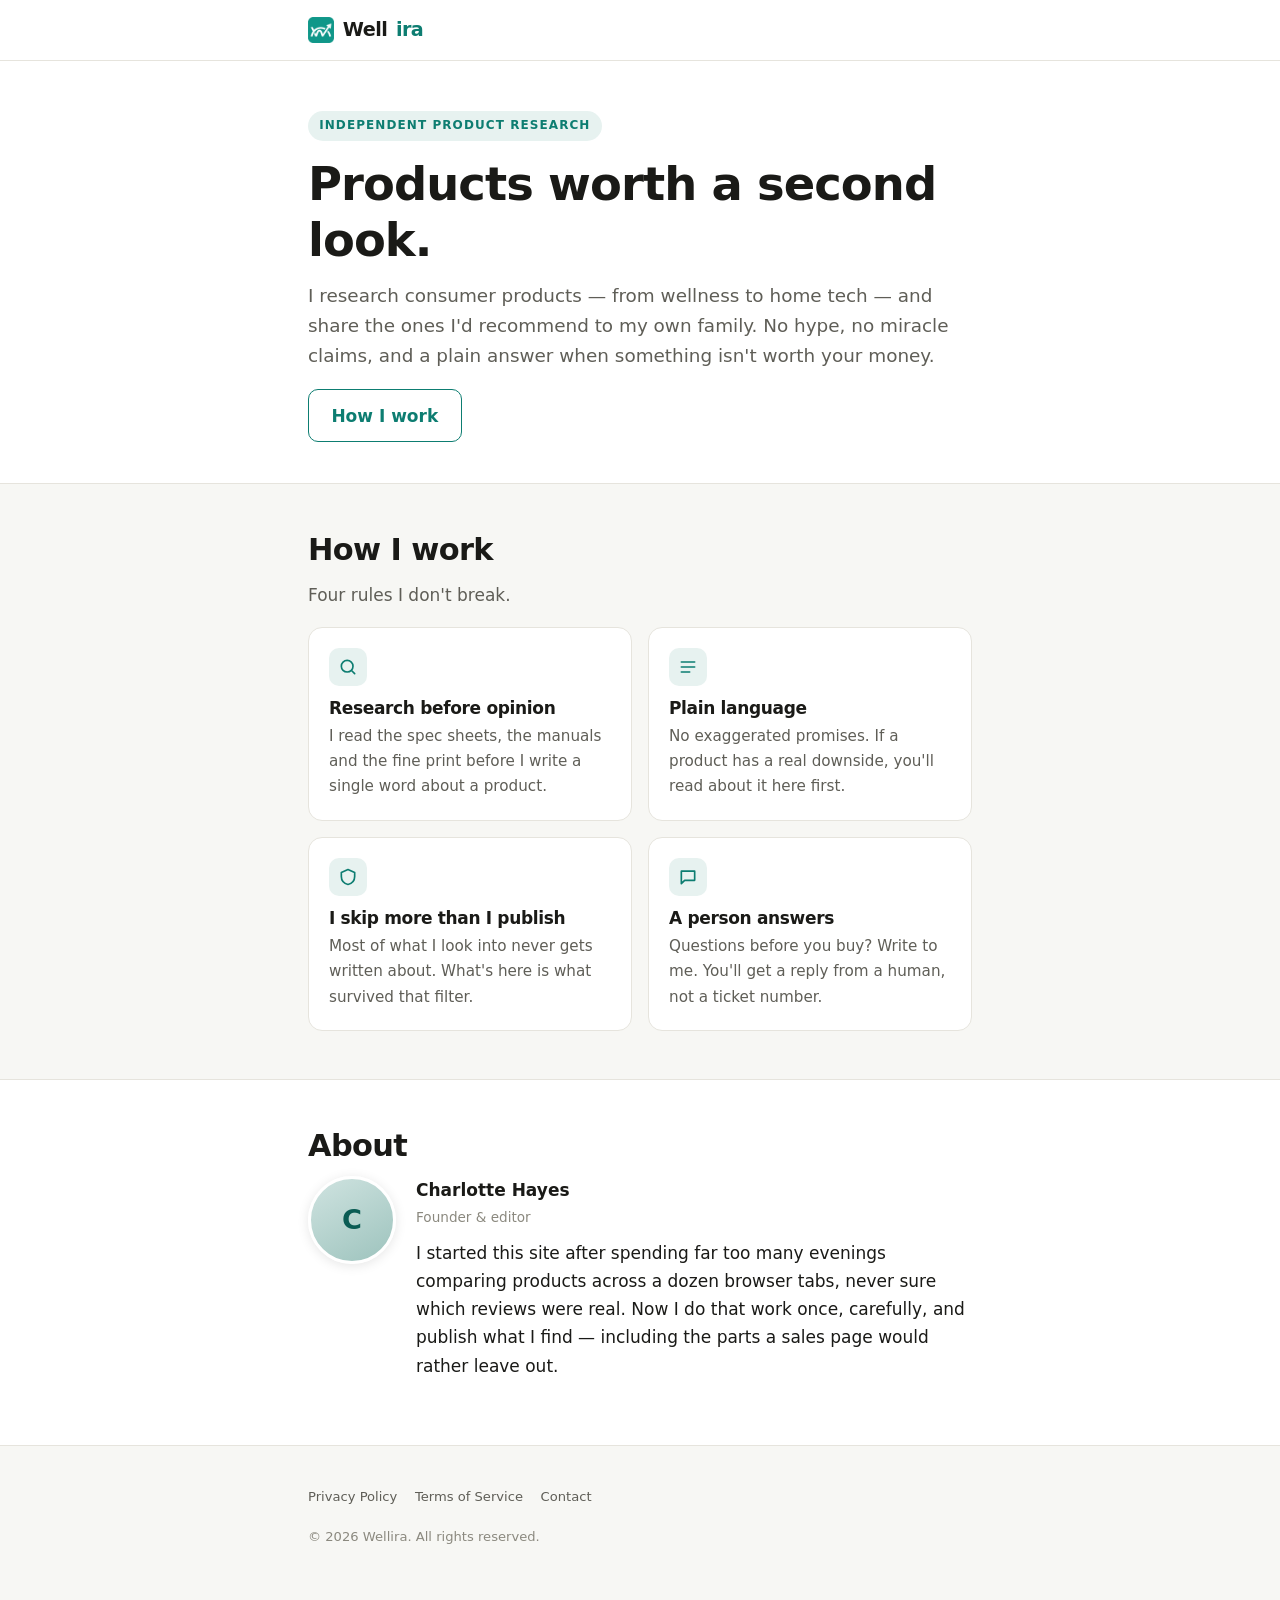
==== index.html @ 0de557b1 "feat: adicionar favicon e a marca ao cabeçalho Ícone enviado pelo cliente, na versão em teal alinhad" ====
<!DOCTYPE html>
<html lang="en-US">
<head>
<meta charset="utf-8">
<meta name="viewport" content="width=device-width, initial-scale=1">
<title>Wellira — Honest Product Picks</title>
<meta name="description" content="Independent product research and recommendations. Clear about what works, what doesn't, and who each product actually suits.">
<link rel="canonical" href="https://wellira.online/">

<!-- Open Graph: define o card de preview quando o link é compartilhado -->
<meta property="og:type" content="website">
<meta property="og:site_name" content="Wellira">
<meta property="og:title" content="Wellira — Honest Product Picks">
<meta property="og:description" content="Independent product research and recommendations. Clear about what works, what doesn't, and who each product actually suits.">
<meta property="og:url" content="https://wellira.online/">
<meta name="twitter:card" content="summary_large_image">

<!-- ==========================================================================
     ⚠️  ATENÇÃO — BLOQUEIO DE INDEXAÇÃO ATIVO  ⚠️
     A meta "robots" abaixo, somada ao robots.txt na raiz, impede que esta
     página apareça no Google enquanto está hospedada no GitHub Pages.

     >>> REMOVER esta meta E o robots.txt ANTES de publicar na HostGator. <<<
     Se forem esquecidos, o site real jamais será encontrado no Google.
     Checklist completo no README.md.
     ========================================================================== -->
<meta name="robots" content="noindex, nofollow">

<link rel="icon" type="image/png" href="assets/img/favicon.png">
<link rel="apple-touch-icon" href="assets/img/favicon.png">

<link rel="stylesheet" href="assets/css/style.css">
</head>
<body>

<header class="site-head">
  <div class="wrap">
    <a class="logo" href="index.html"><img class="logo-mark" src="assets/img/favicon.png" alt="" width="26" height="26">Well<span>ira</span></a>
  </div>
</header>

<main>

  <section class="hero">
    <div class="wrap">
      <span class="eyebrow">Independent product research</span>
      <h1>Products worth a second look.</h1>
      <p class="lede">
        I research consumer products &mdash; from wellness to home tech &mdash; and share
        the ones I'd recommend to my own family. No hype, no miracle claims, and a
        plain answer when something isn't worth your money.
      </p>
      <p>
        <a class="btn-ghost" href="#how">How I work</a>
      </p>
    </div>
  </section>

  <section id="how" class="band">
    <div class="wrap">
      <h2>How I work</h2>
      <p class="muted">Four rules I don't break.</p>

      <div class="cards">
        <article class="card">
          <div class="card-icon" aria-hidden="true">
            <svg width="20" height="20" viewBox="0 0 24 24" fill="none" stroke="currentColor" stroke-width="2" stroke-linecap="round"><circle cx="11" cy="11" r="7"/><path d="m20 20-3.5-3.5"/></svg>
          </div>
          <h3>Research before opinion</h3>
          <p>I read the spec sheets, the manuals and the fine print before I write a single word about a product.</p>
        </article>

        <article class="card">
          <div class="card-icon" aria-hidden="true">
            <svg width="20" height="20" viewBox="0 0 24 24" fill="none" stroke="currentColor" stroke-width="2" stroke-linecap="round"><path d="M4 12h16M4 6h16M4 18h10"/></svg>
          </div>
          <h3>Plain language</h3>
          <p>No exaggerated promises. If a product has a real downside, you'll read about it here first.</p>
        </article>

        <article class="card">
          <div class="card-icon" aria-hidden="true">
            <svg width="20" height="20" viewBox="0 0 24 24" fill="none" stroke="currentColor" stroke-width="2" stroke-linecap="round" stroke-linejoin="round"><path d="M12 3 4 6.5v5c0 4.6 3.3 8.4 8 9.5 4.7-1.1 8-4.9 8-9.5v-5L12 3Z"/></svg>
          </div>
          <h3>I skip more than I publish</h3>
          <p>Most of what I look into never gets written about. What's here is what survived that filter.</p>
        </article>

        <article class="card">
          <div class="card-icon" aria-hidden="true">
            <svg width="20" height="20" viewBox="0 0 24 24" fill="none" stroke="currentColor" stroke-width="2" stroke-linecap="round" stroke-linejoin="round"><path d="M4 5h16v11H8l-4 4V5Z"/></svg>
          </div>
          <h3>A person answers</h3>
          <p>Questions before you buy? Write to me. You'll get a reply from a human, not a ticket number.</p>
        </article>
      </div>
    </div>
  </section>

  <section>
    <div class="wrap">
      <h2>About</h2>
      <!-- ⚠️ SUBSTITUIR pela foto, nome e história reais da cliente antes de publicar. -->
      <div class="author">
        <div class="author-photo" aria-hidden="true">C</div>
        <div>
          <div class="author-name">Charlotte Hayes</div>
          <div class="author-role">Founder &amp; editor</div>
          <p>
            I started this site after spending far too many evenings comparing products
            across a dozen browser tabs, never sure which reviews were real. Now I do
            that work once, carefully, and publish what I find &mdash; including the parts
            a sales page would rather leave out.
          </p>
        </div>
      </div>
    </div>
  </section>

</main>

<footer class="legal">
  <div class="wrap">
    <nav class="legal-links">
      <a href="privacy-policy/">Privacy Policy</a>
      <a href="terms-of-service/">Terms of Service</a>
      <a href="contact/">Contact</a>
    </nav>
    <p>&copy; 2026 Wellira. All rights reserved.</p>
  </div>
</footer>

</body>
</html>
---- assets/css/style.css ----
/* ==========================================================================
   Wellira — folha de estilo única do site
   Mobile-first. Sem dependência externa (a hospedagem é compartilhada e o
   visitante costuma chegar por 4G — cada requisição extra custa conversão).
   ========================================================================== */

:root {
  --bg:        #ffffff;
  --bg-soft:   #f7f7f4;
  --bg-deep:   #14201f;
  --ink:       #1a1a17;
  --ink-soft:  #5f5e57;
  --ink-faint: #8b897f;
  --line:      #e6e4dd;
  --brand:     #0d7d71;
  --brand-dk:  #0a5c54;
  --cta:       #d9552b;
  --cta-dk:    #b8431f;
  --radius:    14px;
  --wrap:      44rem;
  --font: system-ui, -apple-system, "Segoe UI", Roboto, Helvetica, Arial, sans-serif;
}

* { box-sizing: border-box; }

html { -webkit-text-size-adjust: 100%; scroll-behavior: smooth; }

body {
  margin: 0;
  background: var(--bg);
  color: var(--ink);
  font-family: var(--font);
  font-size: 1.0625rem;
  line-height: 1.65;
  -webkit-font-smoothing: antialiased;
}

img { max-width: 100%; height: auto; display: block; }

a { color: var(--brand); }

.wrap { width: 100%; max-width: var(--wrap); margin: 0 auto; padding: 0 1.25rem; }

section { padding: 3rem 0; }

h1, h2, h3 { line-height: 1.2; letter-spacing: -0.02em; margin: 0 0 0.75rem; }
h1 { font-size: clamp(1.9rem, 6vw, 2.9rem); font-weight: 800; }
h2 { font-size: clamp(1.4rem, 4vw, 1.9rem); font-weight: 750; }
h3 { font-size: 1.0625rem; font-weight: 700; }
p  { margin: 0 0 1.1rem; }

.lede { font-size: 1.15rem; color: var(--ink-soft); }
.center { text-align: center; }
.muted { color: var(--ink-soft); }

/* ---------- Cabeçalho ---------- */

.site-head {
  border-bottom: 1px solid var(--line);
  padding: 0.9rem 0;
  background: var(--bg);
}
.site-head .wrap {
  display: flex; align-items: center; justify-content: space-between; gap: 1rem;
}
.logo {
  display: inline-flex; align-items: center; gap: 0.55rem;
  font-weight: 800; font-size: 1.2rem; letter-spacing: -0.03em;
  color: var(--ink); text-decoration: none;
}
.logo span { color: var(--brand); }

/* A marca já vem com os cantos arredondados no PNG, então não leva
   border-radius aqui — arredondar de novo cortaria a arte. */
.logo-mark { width: 26px; height: 26px; flex: 0 0 auto; }

/* ---------- Hero ---------- */

.hero { padding: 3rem 0 1.5rem; }
.eyebrow {
  display: inline-block; font-size: 0.75rem; font-weight: 700;
  text-transform: uppercase; letter-spacing: 0.09em;
  color: var(--brand); background: #e7f2f0;
  padding: 0.32rem 0.7rem; border-radius: 999px; margin-bottom: 1rem;
}

/* ---------- Botões ---------- */

.cta-block { margin: 2rem 0; text-align: center; }

.btn {
  display: block; width: 100%;
  background: var(--cta); color: #fff;
  font-size: 1.1rem; font-weight: 750; letter-spacing: -0.01em;
  text-align: center; text-decoration: none;
  padding: 1.05rem 1.5rem; border: 0; border-radius: 12px;
  box-shadow: 0 4px 14px rgba(217,85,43,.28);
  transition: background .15s ease, transform .15s ease;
}
.btn:hover { background: var(--cta-dk); transform: translateY(-1px); }

.btn-ghost {
  display: inline-block; background: none; color: var(--brand);
  border: 1.5px solid var(--brand); border-radius: 10px;
  padding: 0.7rem 1.4rem; font-weight: 650; text-decoration: none;
  box-shadow: none; width: auto;
}
.btn-ghost:hover { background: #e7f2f0; }

/* ---------- Blocos de conteúdo ---------- */

.band { background: var(--bg-soft); border-block: 1px solid var(--line); }

.cards { display: grid; gap: 1rem; grid-template-columns: 1fr; }
@media (min-width: 640px) { .cards { grid-template-columns: 1fr 1fr; } }

.card {
  background: var(--bg); border: 1px solid var(--line);
  border-radius: var(--radius); padding: 1.25rem;
}
.card h3 { margin-bottom: 0.35rem; }
.card p { margin: 0; font-size: 0.95rem; color: var(--ink-soft); }
.card-icon {
  width: 38px; height: 38px; border-radius: 10px; background: #e7f2f0;
  display: grid; place-items: center; margin-bottom: 0.8rem; color: var(--brand);
}

/* Bloco de autoria — a pessoa por trás do site é a prova social mais forte */
.author { display: flex; gap: 1.25rem; align-items: flex-start; }
.author-photo {
  flex: 0 0 auto; width: 88px; height: 88px; border-radius: 50%;
  background: linear-gradient(150deg, #cfe3e0, #9dc3bd);
  display: grid; place-items: center; color: var(--brand-dk);
  font-weight: 800; font-size: 1.7rem; border: 3px solid #fff;
  box-shadow: 0 2px 12px rgba(0,0,0,.1);
}
.author-name { font-weight: 700; margin-bottom: 0.1rem; }
.author-role { font-size: 0.85rem; color: var(--ink-faint); margin-bottom: 0.7rem; }
@media (max-width: 520px) { .author { flex-direction: column; gap: 0.9rem; } }

/* ---------- Vídeo (facade: só carrega o player no clique) ---------- */

.video {
  position: relative; aspect-ratio: 16 / 9; width: 100%;
  background: var(--bg-deep); border-radius: var(--radius);
  overflow: hidden; cursor: pointer; border: 0; padding: 0;
  display: grid; place-items: center;
}
.video::after {
  content: ""; position: absolute; inset: 0;
  background: radial-gradient(circle at 50% 45%, #2b4744 0%, #14201f 70%);
}
.video-play {
  position: relative; z-index: 1;
  width: 74px; height: 74px; border-radius: 50%;
  background: rgba(255,255,255,.95);
  display: grid; place-items: center;
  box-shadow: 0 6px 28px rgba(0,0,0,.35);
  transition: transform .18s ease;
}
.video:hover .video-play { transform: scale(1.07); }
.video-play::before {
  content: ""; border-style: solid; border-width: 13px 0 13px 21px;
  border-color: transparent transparent transparent var(--ink);
  margin-left: 5px;
}
.video-label {
  position: absolute; z-index: 1; bottom: 1rem; left: 1rem; right: 1rem;
  color: #fff; font-size: 0.85rem; opacity: .85;
}

/* Pôster real da oferta, quando a cliente envia um. Fica sob o gradiente. */
.video[style*="background-image"] { background-size: cover; background-position: center; }
.video[style*="background-image"]::after {
  background: linear-gradient(180deg, rgba(10,18,17,.25) 0%, rgba(10,18,17,.65) 100%);
}

/* Estado após o clique: o player real substitui a fachada. */
.video-ativo { cursor: default; }
.video-ativo::after { content: none; }
.video-ativo video,
.video-ativo iframe {
  position: absolute; inset: 0;
  width: 100%; height: 100%; border: 0; display: block;
}

/* Observação logo abaixo de uma lista, dentro da mesma seção. */
.nota-apos-lista { margin-top: 1.2rem; font-size: 0.95rem; }

/* Subtítulos dentro do texto de venda. A regra usa filho direto de .wrap para
   não afetar os h3 que vivem dentro de cards e passos. */
.wrap > h3 {
  font-size: 1.22rem;
  margin-top: 2.2rem;
  margin-bottom: 0.55rem;
}

/* ⚠️ PROTÓTIPO — nota explicativa sob o vídeo, em português, só para a fase de
   aprovação. REMOVER antes de publicar (ver checklist no README.md). */
.video-nota {
  margin-top: 0.8rem;
  padding: 0.75rem 0.95rem;
  background: #fffbea;
  border: 1px dashed #d6bd6b;
  border-radius: 9px;
  font-size: 0.85rem;
  line-height: 1.55;
  color: #6b5d2f;
}
.video-nota code {
  background: #f1e7c4; padding: 0.05rem 0.32rem;
  border-radius: 4px; font-size: 0.95em;
}

/* ---------- Divulgação de afiliado ----------
   A FTC exige "clear and conspicuous": precisa aparecer ANTES do primeiro
   botão, não só no rodapé. */

.disclosure {
  display: flex; gap: 0.75rem; align-items: flex-start;
  background: var(--bg-soft); border: 1px solid var(--line);
  border-radius: 10px; padding: 0.85rem 1rem;
  font-size: 0.875rem; color: var(--ink-soft); line-height: 1.5;
  margin: 1.5rem 0;
}
.disclosure svg { flex: 0 0 auto; margin-top: 2px; color: var(--brand); }

/* ---------- CTA ---------- */

.btn-sub { font-size: 0.83rem; color: var(--ink-faint); margin-top: 0.6rem; }

/* CTA fixo no rodapé — só em telas pequenas, onde chega quase todo o tráfego */
.sticky-cta {
  position: fixed; left: 0; right: 0; bottom: 0; z-index: 50;
  background: rgba(255,255,255,.96);
  backdrop-filter: blur(8px);
  border-top: 1px solid var(--line);
  padding: 0.7rem 1rem calc(0.7rem + env(safe-area-inset-bottom));
  display: none;
}
@media (max-width: 767px) {
  .sticky-cta { display: block; }
  body { padding-bottom: 5.5rem; }
}

/* ---------- "How it works" — passos numerados ----------
   Ocupa o lugar que seria dos ingredientes. Explicar o mecanismo gera confiança
   e funciona para qualquer categoria do catálogo. */

.steps { counter-reset: step; display: grid; gap: 1.5rem; margin: 1.75rem 0 0; padding: 0; list-style: none; }
.steps li { position: relative; padding-left: 3.4rem; }
.steps li::before {
  counter-increment: step; content: counter(step);
  position: absolute; left: 0; top: -2px;
  width: 2.4rem; height: 2.4rem; border-radius: 50%;
  background: var(--brand); color: #fff;
  font-weight: 750; font-size: 1rem;
  display: grid; place-items: center;
}
.steps h3 { margin-bottom: 0.2rem; }
.steps p { margin: 0; color: var(--ink-soft); font-size: 0.97rem; }

/* ---------- "This isn't for you if" ----------
   Desqualificar parte do público aumenta a credibilidade de quem continua
   lendo — é o oposto do que uma página fraudulenta faria. */

.not-for-you {
  border: 1px solid var(--line); border-left: 4px solid var(--cta);
  border-radius: 10px; background: var(--bg); padding: 1.25rem 1.4rem;
}
.not-for-you ul { margin: 0; padding: 0; list-style: none; }
.not-for-you li {
  position: relative; padding-left: 1.7rem; margin-bottom: 0.6rem;
  color: var(--ink-soft); font-size: 0.97rem;
}
.not-for-you li:last-child { margin-bottom: 0; }
.not-for-you li::before {
  content: "\00d7"; position: absolute; left: 0.35rem; top: -1px;
  color: var(--cta); font-weight: 700; font-size: 1.15rem;
}

/* ---------- Selos de confiança ---------- */

.badges {
  display: grid; gap: 1rem; grid-template-columns: 1fr;
  margin: 1.5rem 0 0; padding: 0; list-style: none;
}
@media (min-width: 560px) { .badges { grid-template-columns: repeat(3, 1fr); } }
.badges li {
  text-align: center; padding: 1.1rem 0.75rem;
  border: 1px solid var(--line); border-radius: 12px; background: var(--bg);
}
.badges strong { display: block; font-size: 0.95rem; margin-top: 0.45rem; }
.badges span { font-size: 0.82rem; color: var(--ink-faint); }
.badges svg { color: var(--brand); }

/* ---------- FAQ ---------- */

.faq { margin-top: 1.5rem; border-top: 1px solid var(--line); }
.faq details { border-bottom: 1px solid var(--line); }
.faq summary {
  cursor: pointer; list-style: none; padding: 1.05rem 2rem 1.05rem 0;
  font-weight: 650; position: relative;
}
.faq summary::-webkit-details-marker { display: none; }
.faq summary::after {
  content: "+"; position: absolute; right: 0.25rem; top: 50%;
  transform: translateY(-50%); font-size: 1.4rem; font-weight: 400;
  color: var(--brand); line-height: 1;
}
.faq details[open] summary::after { content: "\2013"; }
.faq details p { margin: 0 0 1.1rem; color: var(--ink-soft); font-size: 0.97rem; }

/* ---------- Avaliações — componente pronto, deliberadamente sem conteúdo ----------
   NÃO preencher com reviews fabricados. A FTC Rule 16 CFR Part 465 (vigente
   desde out/2024) proíbe review de quem não existe ou não usou o produto, e
   conta cada review falso como uma violação separada. Só ativar quando houver
   avaliações reais e verificáveis.

.reviews { display: grid; gap: 1rem; }
.review { border: 1px solid var(--line); border-radius: 12px; padding: 1.1rem; }
.stars { color: #e8a020; letter-spacing: 2px; }
.review-name { font-size: .85rem; color: var(--ink-faint); margin-top: .5rem; }
*/

/* ---------- Página de erro ----------
   Links de ofertas antigas continuam circulando depois de a página sair do ar.
   Esta tela é o que essas pessoas veem, então ela precisa parecer parte de um
   site cuidado — e oferecer para onde ir em seguida. */

.error {
  min-height: 68vh;
  display: grid; place-items: center;
  padding: 3rem 0;
  text-align: center;
}
.error-code {
  font-size: clamp(6rem, 26vw, 12rem);
  font-weight: 800; line-height: 0.85; letter-spacing: -0.06em;
  background: linear-gradient(155deg, var(--brand) 15%, #7cc0b7 85%);
  -webkit-background-clip: text; background-clip: text;
  color: transparent;
  margin-bottom: 1.25rem;
  user-select: none;
}
.error h1 { font-size: clamp(1.5rem, 5vw, 2.1rem); }
.error .lede { max-width: 30rem; margin-inline: auto; }

.error-links {
  display: grid; gap: 0.6rem; grid-template-columns: 1fr;
  max-width: 28rem; margin: 2rem auto 0; padding: 0; list-style: none;
  text-align: left;
}
.error-links a {
  display: flex; align-items: center; gap: 0.75rem;
  padding: 0.85rem 1rem;
  border: 1px solid var(--line); border-radius: 11px;
  background: var(--bg); color: var(--ink);
  text-decoration: none; font-weight: 600; font-size: 0.97rem;
  transition: border-color .15s ease, background .15s ease;
}
.error-links a:hover { border-color: var(--brand); background: #f2f9f8; }
.error-links svg { color: var(--brand); flex: 0 0 auto; }
.error-links .arrow { margin-left: auto; color: var(--ink-faint); }

/* ---------- Rodapé ---------- */

.legal {
  background: var(--bg-soft); border-top: 1px solid var(--line);
  padding: 2.5rem 0; font-size: 0.82rem; color: var(--ink-faint);
  line-height: 1.6;
}
.legal p { margin: 0 0 0.9rem; }
.legal strong { color: var(--ink-soft); }
.legal-links { display: flex; flex-wrap: wrap; gap: 0.4rem 1.1rem; margin-bottom: 1.2rem; }
.legal-links a { color: var(--ink-soft); text-decoration: none; }
.legal-links a:hover { text-decoration: underline; }

/* Marcação visível de conteúdo de exemplo — remover na versão final */
.sample { outline: 2px dashed #c9a227; outline-offset: 6px; position: relative; }
.sample::before {
  content: "SAMPLE — replace before launch";
  position: absolute; top: -0.7rem; left: 0;
  background: #c9a227; color: #fff; font-size: 0.62rem; font-weight: 700;
  letter-spacing: .06em; padding: 0.1rem 0.45rem; border-radius: 3px;
}

/* ---------- Páginas de documento (privacidade, termos, contato) ---------- */

.documento { padding-top: 0.5rem; }
.documento h2 { font-size: 1.28rem; margin-top: 2.4rem; }
.documento ul { padding-left: 1.15rem; margin: 0 0 1.1rem; }
.documento li { margin-bottom: 0.5rem; color: var(--ink-soft); }
.documento li strong { color: var(--ink); }

/* Dado que a cliente ainda precisa fornecer. Fica visualmente gritante de
   propósito: é impossível publicar sem perceber que faltou preencher. */
.dado-pendente {
  background: #fff3cd; color: #7a5b00;
  border: 1px dashed #d6bd6b; border-radius: 5px;
  padding: 0.05rem 0.42rem;
  font-weight: 600; font-size: 0.95em;
}

/* Bloco de e-mail em destaque na página de contato. */
.contato-destaque {
  display: grid; gap: 0.3rem;
  background: var(--bg-soft);
  border: 1px solid var(--line); border-left: 4px solid var(--brand);
  border-radius: 11px; padding: 1.25rem 1.4rem;
  margin-bottom: 2.2rem;
}
.contato-rotulo {
  font-size: 0.72rem; font-weight: 700; text-transform: uppercase;
  letter-spacing: 0.09em; color: var(--brand);
}
.contato-valor { font-size: 1.15rem; font-weight: 700; justify-self: start; }
.contato-nota { font-size: 0.85rem; color: var(--ink-faint); }
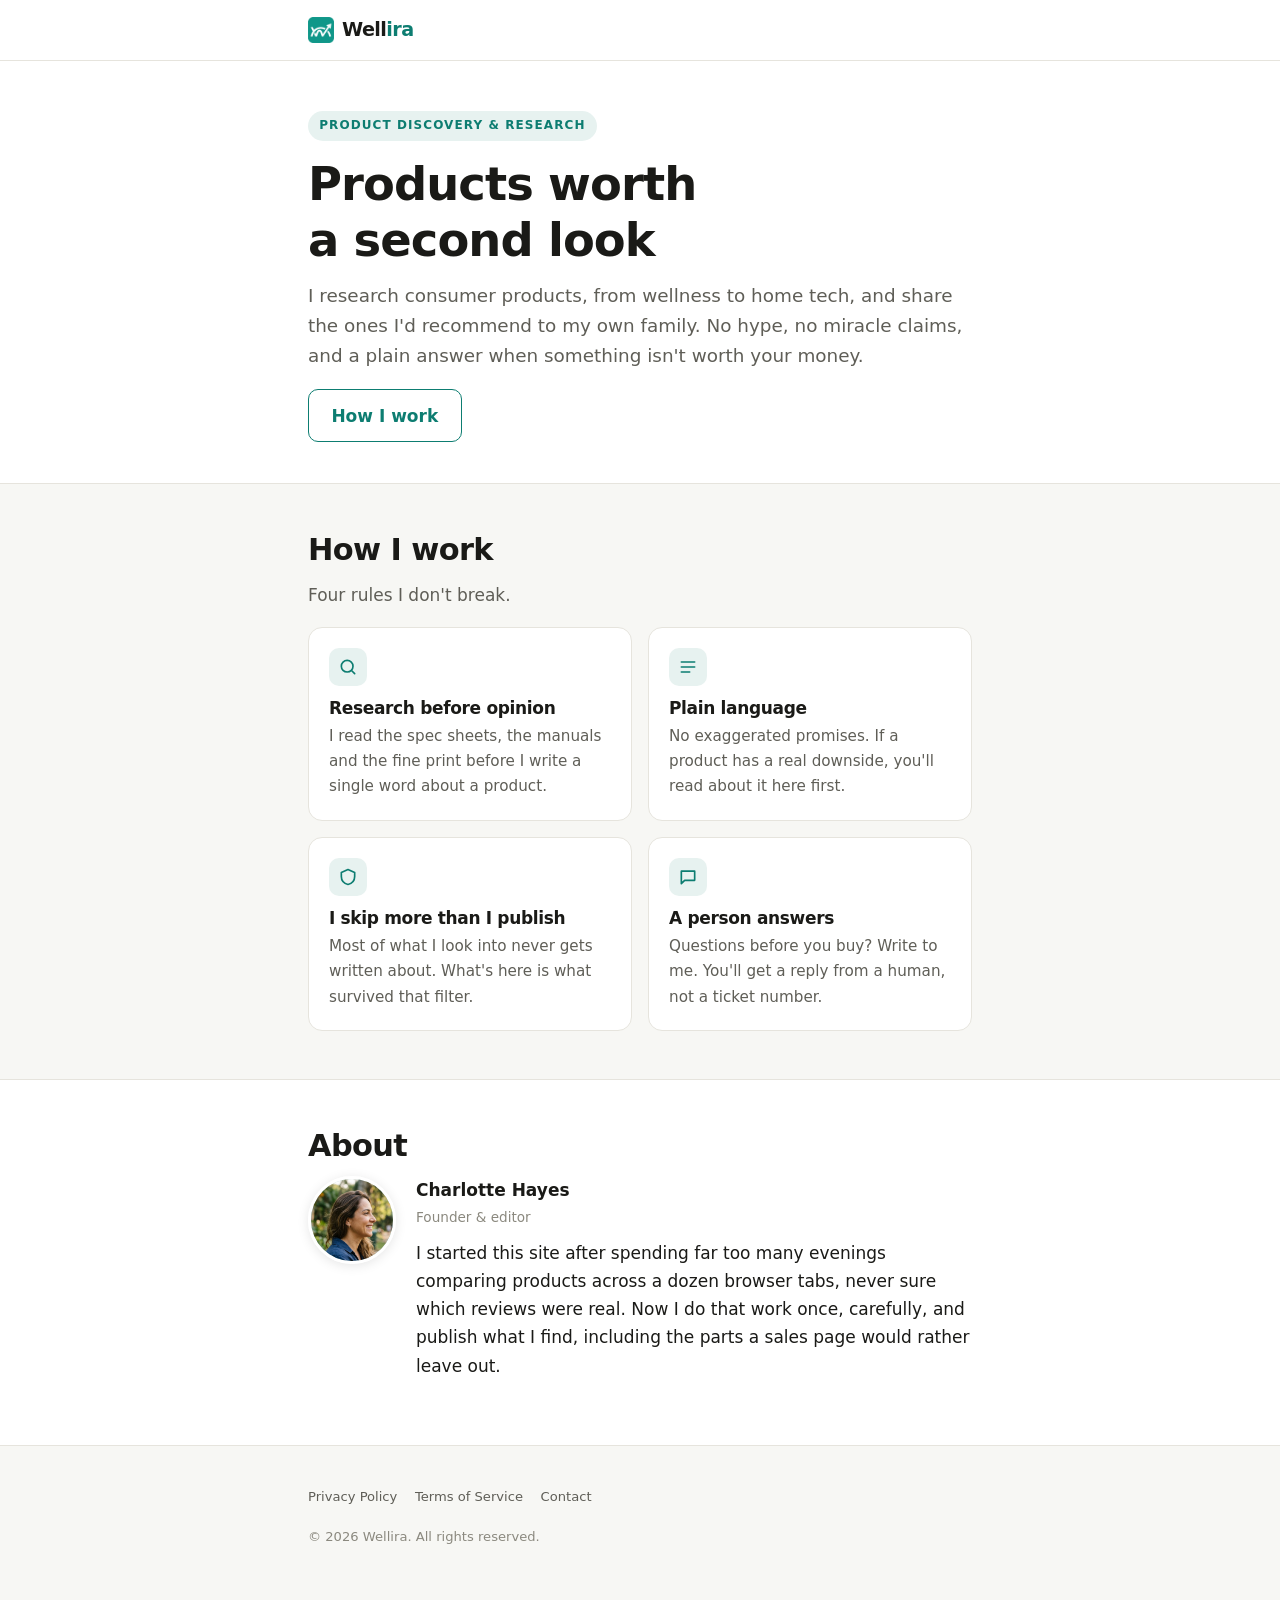
==== commit c731d399: "content(home): usar a foto real da Charlotte e refluir os textos editados Foto enviada pelo cliente," ====
--- a/index.html
+++ b/index.html
@@ -43,11 +43,11 @@
 
   <section class="hero">
     <div class="wrap">
-      <span class="eyebrow">Independent product research</span>
-      <h1>Products worth a second look.</h1>
+      <span class="eyebrow">Product Discovery &amp; Research</span>
+      <h1>Products worth a second look</h1>
       <p class="lede">
-        I research consumer products &mdash; from wellness to home tech &mdash; and share
-        the ones I'd recommend to my own family. No hype, no miracle claims, and a
+        I research consumer products, from wellness to home tech, and share the
+        ones I'd recommend to my own family. No hype, no miracle claims, and a
         plain answer when something isn't worth your money.
       </p>
       <p>
@@ -102,15 +102,15 @@
       <h2>About</h2>
       <!-- ⚠️ SUBSTITUIR pela foto, nome e história reais da cliente antes de publicar. -->
       <div class="author">
-        <div class="author-photo" aria-hidden="true">C</div>
+        <img class="author-photo" src="assets/img/charlotte.jpg" alt="Charlotte Hayes" width="88" height="88">
         <div>
           <div class="author-name">Charlotte Hayes</div>
           <div class="author-role">Founder &amp; editor</div>
           <p>
-            I started this site after spending far too many evenings comparing products
-            across a dozen browser tabs, never sure which reviews were real. Now I do
-            that work once, carefully, and publish what I find &mdash; including the parts
-            a sales page would rather leave out.
+            I started this site after spending far too many evenings comparing
+            products across a dozen browser tabs, never sure which reviews were
+            real. Now I do that work once, carefully, and publish what I find,
+            including the parts a sales page would rather leave out.
           </p>
         </div>
       </div>
--- a/assets/css/style.css
+++ b/assets/css/style.css
@@ -43,11 +43,16 @@
 
 section { padding: 3rem 0; }
 
-h1, h2, h3 { line-height: 1.2; letter-spacing: -0.02em; margin: 0 0 0.75rem; }
+h1, h2, h3 {
+  line-height: 1.2; letter-spacing: -0.02em; margin: 0 0 0.75rem;
+  /* Distribui as palavras entre as linhas em vez de deixar uma sozinha na
+     última — títulos curtos param de quebrar em lugar esquisito. */
+  text-wrap: balance;
+}
 h1 { font-size: clamp(1.9rem, 6vw, 2.9rem); font-weight: 800; }
 h2 { font-size: clamp(1.4rem, 4vw, 1.9rem); font-weight: 750; }
 h3 { font-size: 1.0625rem; font-weight: 700; }
-p  { margin: 0 0 1.1rem; }
+p  { margin: 0 0 1.1rem; text-wrap: pretty; /* evita palavra órfã no fim do parágrafo */ }
 
 .lede { font-size: 1.15rem; color: var(--ink-soft); }
 .center { text-align: center; }
@@ -64,15 +69,22 @@
   display: flex; align-items: center; justify-content: space-between; gap: 1rem;
 }
 .logo {
-  display: inline-flex; align-items: center; gap: 0.55rem;
+  display: inline-flex; align-items: center;
   font-weight: 800; font-size: 1.2rem; letter-spacing: -0.03em;
   color: var(--ink); text-decoration: none;
 }
 .logo span { color: var(--brand); }
 
-/* A marca já vem com os cantos arredondados no PNG, então não leva
-   border-radius aqui — arredondar de novo cortaria a arte. */
-.logo-mark { width: 26px; height: 26px; flex: 0 0 auto; }
+/* O espaçamento vem da margem do ícone, não de gap no .logo.
+   Com gap, o flex separaria também "Well" do <span>ira</span> — são dois itens
+   distintos para o flex, e o nome apareceria partido no meio.
+
+   Sem border-radius: o PNG já traz os cantos arredondados, e arredondar de novo
+   cortaria a arte. */
+.logo-mark {
+  width: 26px; height: 26px; flex: 0 0 auto;
+  margin-right: 0.5rem;
+}
 
 /* ---------- Hero ---------- */
 
@@ -133,6 +145,11 @@
   display: grid; place-items: center; color: var(--brand-dk);
   font-weight: 800; font-size: 1.7rem; border: 3px solid #fff;
   box-shadow: 0 2px 12px rgba(0,0,0,.1);
+  /* Quando o bloco for <img>, estas duas linhas enquadram o recorte circular.
+     Alinhar ao topo mantém o rosto dentro do círculo: em retrato, a cabeça fica
+     no terço superior, e um corte centralizado pegaria o ombro.
+     Para ajustar o enquadramento, mexa só no segundo valor de object-position. */
+  object-fit: cover; object-position: center top;
 }
 .author-name { font-weight: 700; margin-bottom: 0.1rem; }
 .author-role { font-size: 0.85rem; color: var(--ink-faint); margin-bottom: 0.7rem; }
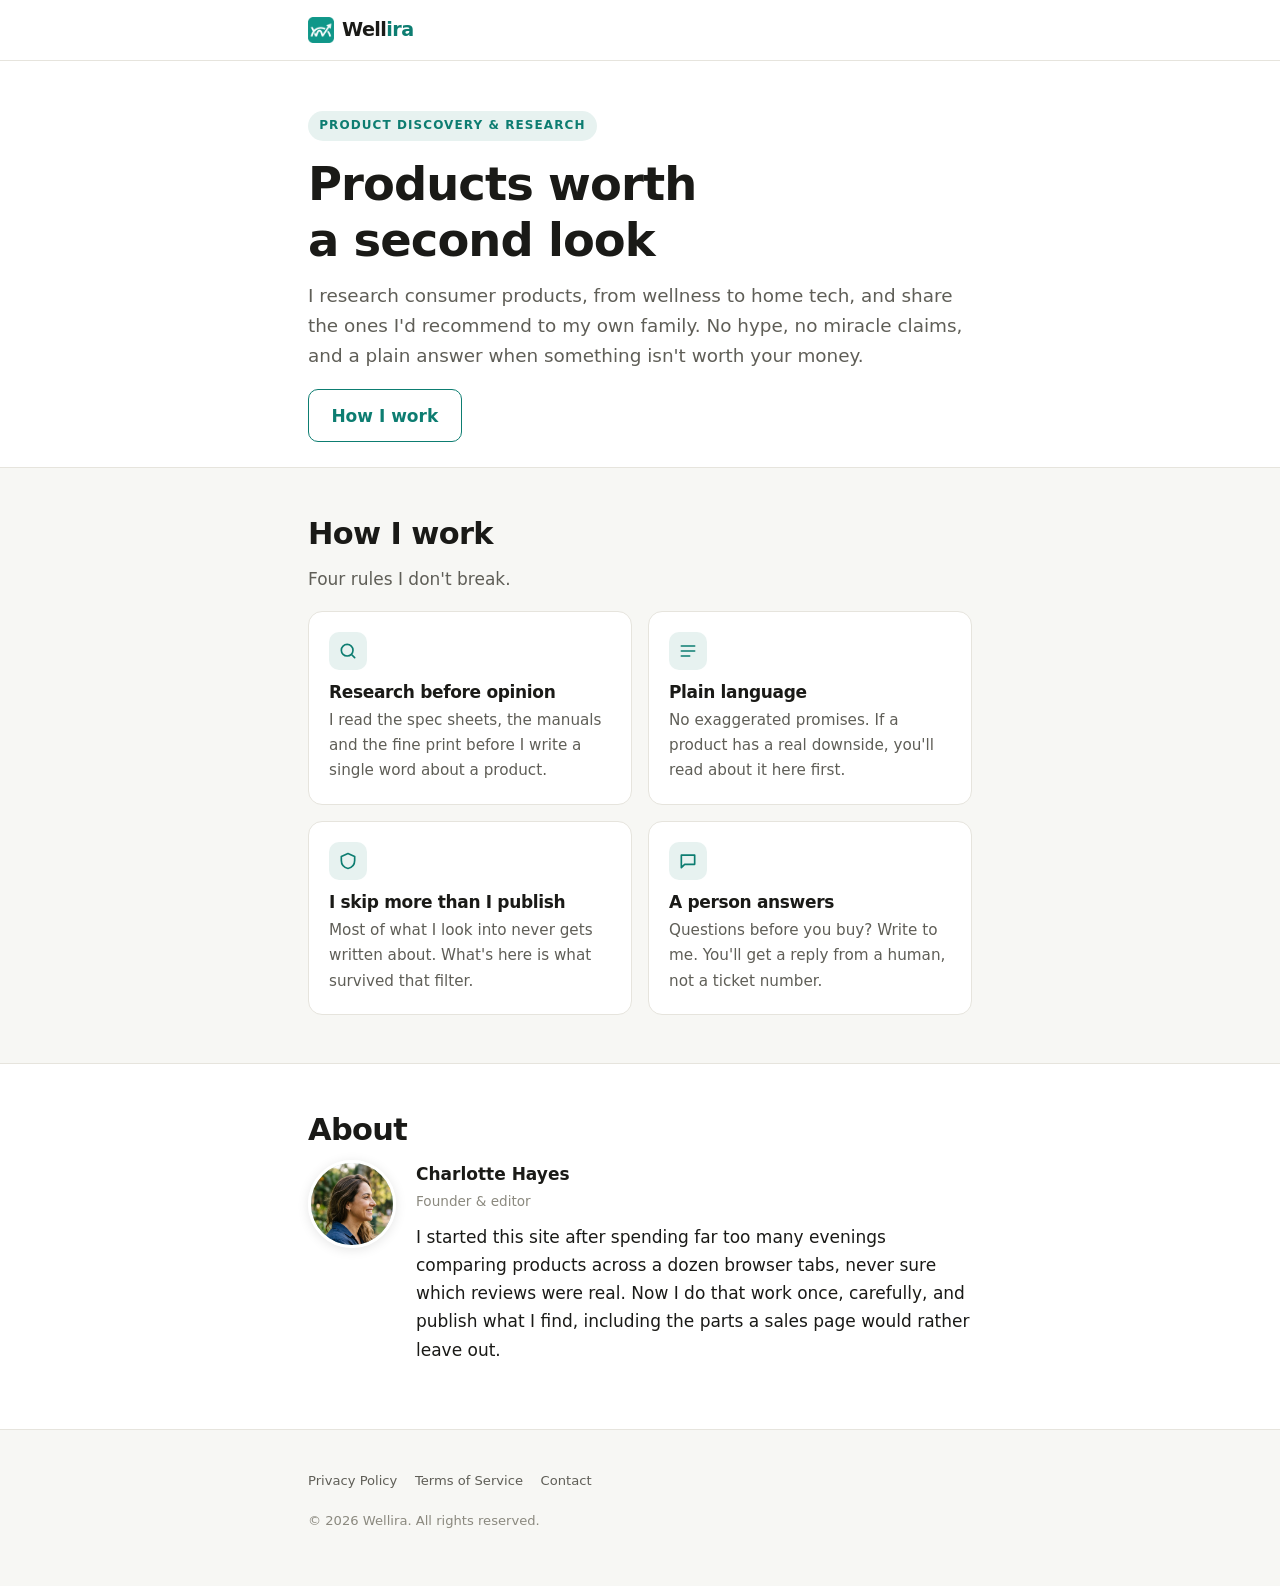
==== commit 4bf6b67b: "feat(seo): abrir o site aos buscadores com exclusão seletiva O bloqueio geral (`Disallow: /` + BLOQU" ====
--- a/index.html
+++ b/index.html
@@ -15,16 +15,29 @@
 <meta property="og:url" content="https://wellira.online/">
 <meta name="twitter:card" content="summary_large_image">
 
-<!-- ==========================================================================
-     ⚠️  ATENÇÃO — BLOQUEIO DE INDEXAÇÃO ATIVO  ⚠️
-     A meta "robots" abaixo, somada ao robots.txt na raiz, impede que esta
-     página apareça no Google enquanto está hospedada no GitHub Pages.
+<!-- Dados estruturados: diz ao Google que existe uma organização por trás do
+     site, com páginas de contato e política. É o que separa um site legítimo
+     de uma pilha de páginas de afiliado aos olhos de quem avalia qualidade.
 
-     >>> REMOVER esta meta E o robots.txt ANTES de publicar na HostGator. <<<
-     Se forem esquecidos, o site real jamais será encontrado no Google.
-     Checklist completo no README.md.
-     ========================================================================== -->
-<meta name="robots" content="noindex, nofollow">
+     Só a organização entra aqui de propósito. Marcar as ofertas como Product ou
+     Review pede nota, autor e avaliação verificáveis — declarar isso sobre
+     recomendação de afiliado é o caminho mais curto para uma penalidade
+     manual. -->
+<script type="application/ld+json">
+{
+  "@context": "https://schema.org",
+  "@type": "Organization",
+  "name": "Wellira",
+  "url": "https://wellira.online",
+  "logo": "https://wellira.online/assets/img/favicon.png",
+  "description": "Independent product research and recommendations.",
+  "contactPoint": {
+    "@type": "ContactPoint",
+    "contactType": "customer support",
+    "url": "https://wellira.online/contact/"
+  }
+}
+</script>
 
 <link rel="icon" type="image/png" href="assets/img/favicon.png">
 <link rel="apple-touch-icon" href="assets/img/favicon.png">
@@ -100,7 +113,6 @@
   <section>
     <div class="wrap">
       <h2>About</h2>
-      <!-- ⚠️ SUBSTITUIR pela foto, nome e história reais da cliente antes de publicar. -->
       <div class="author">
         <img class="author-photo" src="assets/img/charlotte.jpg" alt="Charlotte Hayes" width="88" height="88">
         <div>
--- a/assets/css/style.css
+++ b/assets/css/style.css
@@ -88,7 +88,7 @@
 
 /* ---------- Hero ---------- */
 
-.hero { padding: 3rem 0 1.5rem; }
+.hero { padding: 3rem 0 0.5rem; }
 .eyebrow {
   display: inline-block; font-size: 0.75rem; font-weight: 700;
   text-transform: uppercase; letter-spacing: 0.09em;
@@ -99,6 +99,13 @@
 /* ---------- Botões ---------- */
 
 .cta-block { margin: 2rem 0; text-align: center; }
+
+/* O botão quase sempre fecha a seção. Nesse caso a margem dele soma com o
+   padding da seção seguinte e abre um vão grande entre o botão e o próximo
+   título — o espaço da seção já basta. Vale para as pontas dos dois lados,
+   inclusive na seção que contém só o botão. */
+.cta-block:first-child { margin-top: 0; }
+.cta-block:last-child  { margin-bottom: 0; }
 
 .btn {
   display: block; width: 100%;
